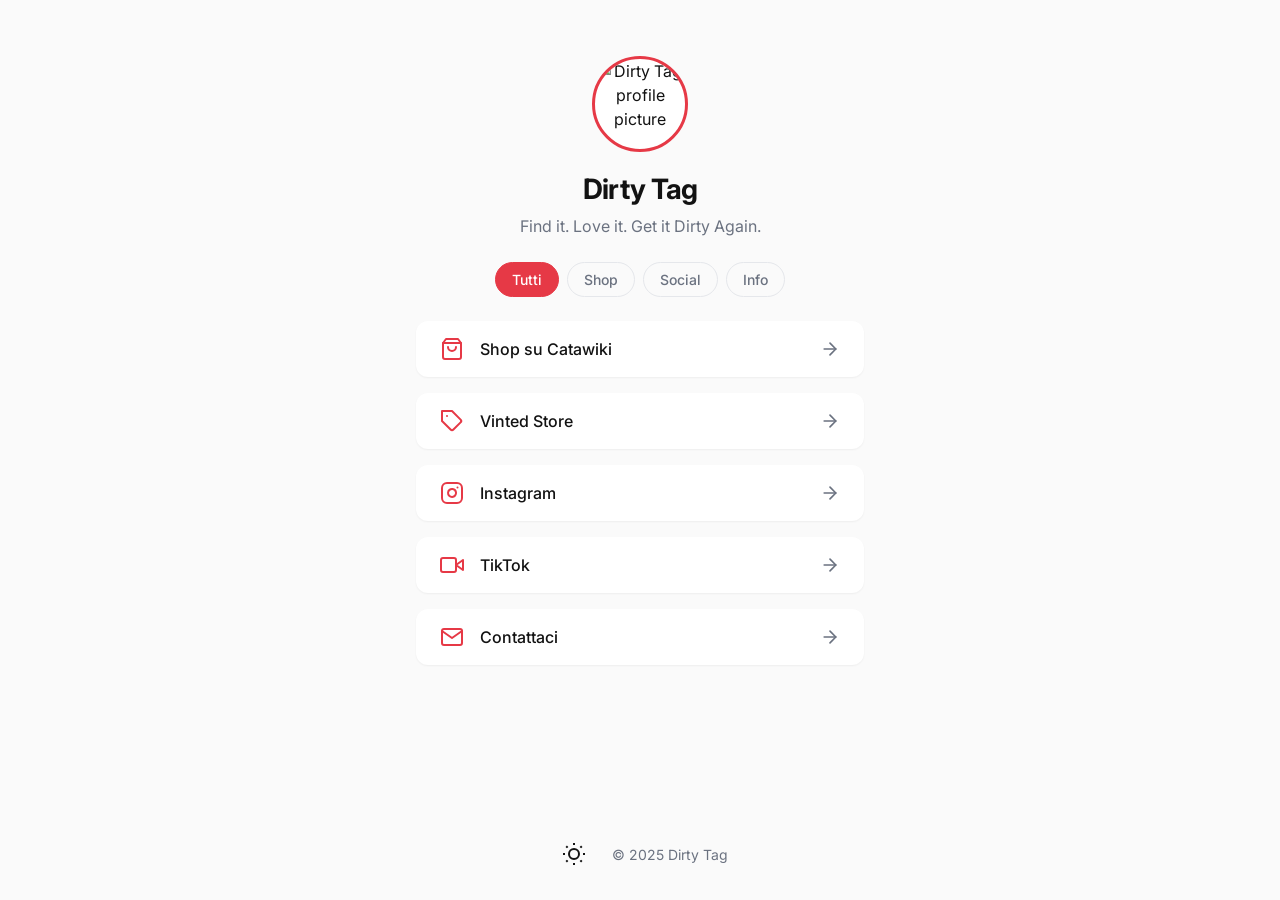
==== index.html @ 1c2d0e60 "Add files via upload" ====
<!DOCTYPE html>
<html lang="it">
<head>
  <meta charset="UTF-8">
  <meta name="viewport" content="width=device-width, initial-scale=1.0">
  <meta name="description" content="Dirty Tag - Find it. Love it. Get it Dirty Again.">
  <title>Dirty Tag | Links</title>
  <link rel="preconnect" href="https://fonts.googleapis.com">
  <link rel="preconnect" href="https://fonts.gstatic.com" crossorigin>
  <link href="https://fonts.googleapis.com/css2?family=Inter:wght@400;500;700&display=swap" rel="stylesheet">
  <link rel="stylesheet" href="styles.css">
</head>
<body>
  <div class="container">
    <!-- Loading State -->
    <div id="loading" class="loading-state" aria-live="polite">
      <div class="skeleton skeleton-avatar"></div>
      <div class="skeleton skeleton-text skeleton-title"></div>
      <div class="skeleton skeleton-text skeleton-bio"></div>
      <div class="skeleton skeleton-card"></div>
      <div class="skeleton skeleton-card"></div>
      <div class="skeleton skeleton-card"></div>
    </div>

    <!-- Main Content -->
    <main id="content" class="content hidden" role="main">
      <!-- Profile Header -->
      <header class="profile-header">
        <img 
          id="avatar" 
          class="avatar" 
          src="" 
          alt="Dirty Tag profile picture"
          loading="lazy"
        >
        <h1 id="profile-name" class="profile-name"></h1>
        <p id="profile-bio" class="profile-bio"></p>
      </header>

      <!-- Category Filter -->
      <nav id="category-filter" class="category-filter" role="navigation" aria-label="Filtra per categoria">
      </nav>

      <!-- Links Section -->
      <section id="links-container" class="links-container" aria-label="Link utili">
      </section>

      <!-- Empty State -->
      <div id="empty-state" class="empty-state hidden">
        <svg class="empty-icon" viewBox="0 0 24 24" fill="none" stroke="currentColor" stroke-width="2" aria-hidden="true">
          <path d="M10 13a5 5 0 0 0 7.54.54l3-3a5 5 0 0 0-7.07-7.07l-1.72 1.71"/>
          <path d="M14 11a5 5 0 0 0-7.54-.54l-3 3a5 5 0 0 0 7.07 7.07l1.71-1.71"/>
        </svg>
        <p>Nessun link disponibile</p>
      </div>
    </main>

    <!-- Footer -->
    <footer class="footer">
      <button 
        id="theme-toggle" 
        class="theme-toggle" 
        aria-label="Cambia tema"
        type="button"
      >
        <svg id="icon-sun" class="theme-icon" viewBox="0 0 24 24" fill="none" stroke="currentColor" stroke-width="2" aria-hidden="true">
          <circle cx="12" cy="12" r="5"/>
          <path d="M12 1v2M12 21v2M4.22 4.22l1.42 1.42M18.36 18.36l1.42 1.42M1 12h2M21 12h2M4.22 19.78l1.42-1.42M18.36 5.64l1.42-1.42"/>
        </svg>
        <svg id="icon-moon" class="theme-icon hidden" viewBox="0 0 24 24" fill="none" stroke="currentColor" stroke-width="2" aria-hidden="true">
          <path d="M21 12.79A9 9 0 1 1 11.21 3 7 7 0 0 0 21 12.79z"/>
        </svg>
      </button>
      <span class="footer-text">© 2025 Dirty Tag</span>
    </footer>

    <!-- Toast Notification -->
    <div id="toast" class="toast hidden" role="alert" aria-live="assertive">
      <span id="toast-message"></span>
    </div>
  </div>

  <script src="app.js"></script>
</body>
</html>
---- styles.css ----
/* ========================================
   DIRTY TAG LINKTREE — STYLES
   ======================================== */

/* --- CSS Custom Properties (Design Tokens) --- */
:root {
  /* Colors - Light Theme */
  --color-primary: #E63946;
  --color-bg: #FAFAFA;
  --color-surface: #FFFFFF;
  --color-text: #121212;
  --color-text-muted: #6B7280;
  --color-border: #E5E7EB;
  
  /* Typography */
  --font-family: 'Inter', system-ui, -apple-system, sans-serif;
  --font-size-xs: 0.75rem;
  --font-size-sm: 0.875rem;
  --font-size-base: 1rem;
  --font-size-lg: 1.25rem;
  --font-size-xl: 1.75rem;
  --font-weight-normal: 400;
  --font-weight-medium: 500;
  --font-weight-bold: 700;
  
  /* Spacing */
  --space-xs: 0.25rem;
  --space-sm: 0.5rem;
  --space-md: 1rem;
  --space-lg: 1.5rem;
  --space-xl: 2rem;
  --space-2xl: 3rem;
  
  /* Effects */
  --radius-sm: 0.5rem;
  --radius-md: 0.75rem;
  --radius-full: 9999px;
  --shadow-sm: 0 1px 2px rgba(0, 0, 0, 0.05);
  --shadow-md: 0 4px 12px rgba(0, 0, 0, 0.1);
  --transition: all 0.2s ease;
}

/* --- Dark Theme --- */
[data-theme="dark"] {
  --color-bg: #121212;
  --color-surface: #1E1E1E;
  --color-text: #F5F5F5;
  --color-text-muted: #9CA3AF;
  --color-border: #374151;
}

/* --- Reset & Base --- */
*,
*::before,
*::after {
  box-sizing: border-box;
  margin: 0;
  padding: 0;
}

html {
  font-size: 16px;
  -webkit-font-smoothing: antialiased;
  -moz-osx-font-smoothing: grayscale;
}

body {
  font-family: var(--font-family);
  font-size: var(--font-size-base);
  font-weight: var(--font-weight-normal);
  line-height: 1.5;
  color: var(--color-text);
  background-color: var(--color-bg);
  min-height: 100vh;
  transition: background-color 0.3s ease, color 0.3s ease;
}

/* Reduced motion */
@media (prefers-reduced-motion: reduce) {
  *,
  *::before,
  *::after {
    animation-duration: 0.01ms !important;
    animation-iteration-count: 1 !important;
    transition-duration: 0.01ms !important;
  }
}

/* --- Container --- */
.container {
  width: 100%;
  max-width: 480px;
  margin: 0 auto;
  padding: var(--space-lg) var(--space-md);
  min-height: 100vh;
  display: flex;
  flex-direction: column;
}

/* --- Loading State --- */
.loading-state {
  display: flex;
  flex-direction: column;
  align-items: center;
  gap: var(--space-md);
  padding-top: var(--space-2xl);
}

.skeleton {
  background: linear-gradient(
    90deg,
    var(--color-border) 25%,
    var(--color-surface) 50%,
    var(--color-border) 75%
  );
  background-size: 200% 100%;
  animation: shimmer 1.5s infinite;
  border-radius: var(--radius-sm);
}

.skeleton-avatar {
  width: 96px;
  height: 96px;
  border-radius: 50%;
}

.skeleton-text {
  height: 20px;
}

.skeleton-title {
  width: 120px;
}

.skeleton-bio {
  width: 200px;
}

.skeleton-card {
  width: 100%;
  height: 56px;
  border-radius: var(--radius-md);
}

@keyframes shimmer {
  0% { background-position: 200% 0; }
  100% { background-position: -200% 0; }
}

/* --- Content --- */
.content {
  flex: 1;
  display: flex;
  flex-direction: column;
  gap: var(--space-lg);
}

/* --- Profile Header --- */
.profile-header {
  display: flex;
  flex-direction: column;
  align-items: center;
  text-align: center;
  padding-top: var(--space-xl);
}

.avatar {
  width: 96px;
  height: 96px;
  border-radius: 50%;
  border: 3px solid var(--color-primary);
  object-fit: cover;
  background-color: var(--color-surface);
}

.profile-name {
  font-size: var(--font-size-xl);
  font-weight: var(--font-weight-bold);
  margin-top: var(--space-md);
  letter-spacing: -0.02em;
}

.profile-bio {
  font-size: var(--font-size-base);
  color: var(--color-text-muted);
  max-width: 280px;
  margin-top: var(--space-xs);
}

/* --- Category Filter --- */
.category-filter {
  display: flex;
  flex-wrap: wrap;
  justify-content: center;
  gap: var(--space-sm);
}

.category-chip {
  padding: var(--space-sm) var(--space-md);
  border: 1px solid var(--color-border);
  border-radius: var(--radius-full);
  background: transparent;
  color: var(--color-text-muted);
  font-size: var(--font-size-sm);
  font-weight: var(--font-weight-medium);
  font-family: inherit;
  cursor: pointer;
  transition: var(--transition);
}

.category-chip:hover {
  border-color: var(--color-primary);
  color: var(--color-primary);
}

.category-chip:focus-visible {
  outline: 2px solid var(--color-primary);
  outline-offset: 2px;
}

.category-chip.active,
.category-chip[aria-pressed="true"] {
  background-color: var(--color-primary);
  border-color: var(--color-primary);
  color: #FFFFFF;
}

/* --- Links Container --- */
.links-container {
  display: flex;
  flex-direction: column;
  gap: var(--space-md);
}

/* --- Link Card --- */
.link-card {
  display: flex;
  align-items: center;
  gap: var(--space-md);
  padding: var(--space-md) var(--space-lg);
  background-color: var(--color-surface);
  border-radius: var(--radius-md);
  box-shadow: var(--shadow-sm);
  text-decoration: none;
  color: var(--color-text);
  min-height: 56px;
  position: relative;
  transition: var(--transition);
}

.link-card:hover {
  transform: translateY(-2px);
  box-shadow: var(--shadow-md);
}

.link-card:focus-visible {
  outline: 2px solid var(--color-primary);
  outline-offset: 2px;
}

.link-card:active {
  transform: scale(0.98);
}

.link-card-icon {
  width: 24px;
  height: 24px;
  flex-shrink: 0;
  color: var(--color-primary);
}

.link-card-label {
  flex: 1;
  font-weight: var(--font-weight-medium);
  font-size: var(--font-size-base);
}

.link-card-arrow {
  width: 20px;
  height: 20px;
  color: var(--color-text-muted);
  flex-shrink: 0;
}

.link-card-badge {
  position: absolute;
  top: -6px;
  right: -6px;
  background-color: var(--color-primary);
  color: #FFFFFF;
  font-size: var(--font-size-xs);
  font-weight: var(--font-weight-bold);
  padding: 2px 8px;
  border-radius: var(--radius-full);
  min-width: 20px;
  text-align: center;
}

/* --- Empty State --- */
.empty-state {
  display: flex;
  flex-direction: column;
  align-items: center;
  gap: var(--space-md);
  padding: var(--space-2xl) var(--space-md);
  color: var(--color-text-muted);
}

.empty-icon {
  width: 48px;
  height: 48px;
  opacity: 0.5;
}

/* --- Footer --- */
.footer {
  display: flex;
  align-items: center;
  justify-content: center;
  gap: var(--space-md);
  padding-top: var(--space-xl);
  margin-top: auto;
}

.theme-toggle {
  width: 44px;
  height: 44px;
  display: flex;
  align-items: center;
  justify-content: center;
  background: transparent;
  border: none;
  border-radius: var(--radius-full);
  cursor: pointer;
  color: var(--color-text);
  transition: var(--transition);
}

.theme-toggle:hover {
  background-color: var(--color-border);
}

.theme-toggle:focus-visible {
  outline: 2px solid var(--color-primary);
  outline-offset: 2px;
}

.theme-icon {
  width: 24px;
  height: 24px;
}

.footer-text {
  font-size: var(--font-size-sm);
  color: var(--color-text-muted);
}

/* --- Toast --- */
.toast {
  position: fixed;
  bottom: var(--space-lg);
  left: 50%;
  transform: translateX(-50%);
  background-color: #DC2626;
  color: #FFFFFF;
  padding: var(--space-sm) var(--space-lg);
  border-radius: var(--radius-md);
  font-size: var(--font-size-sm);
  font-weight: var(--font-weight-medium);
  box-shadow: var(--shadow-md);
  z-index: 1000;
  opacity: 0;
  transition: opacity 0.3s ease;
}

.toast.visible {
  opacity: 1;
}

/* --- Utility --- */
.hidden {
  display: none !important;
}

/* --- Responsive --- */
@media (max-width: 480px) {
  .container {
    padding: var(--space-md);
  }
  
  .avatar {
    width: 80px;
    height: 80px;
  }
  
  .profile-name {
    font-size: var(--font-size-lg);
  }
  
  .skeleton-avatar {
    width: 80px;
    height: 80px;
  }
}

@media (min-width: 768px) {
  .link-card:hover {
    transform: translateY(-3px);
  }
}
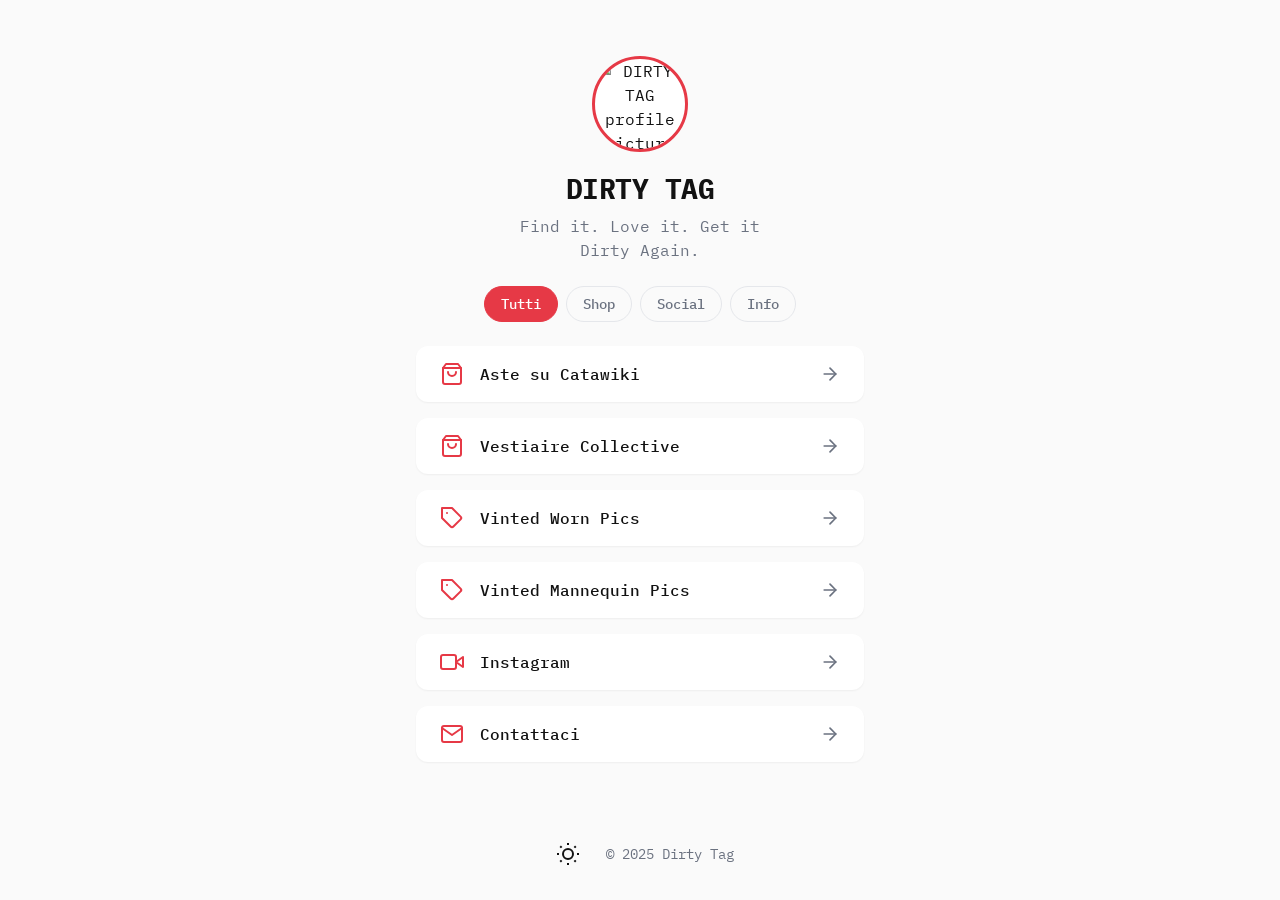
==== commit f274728a: "Styling: usa IBM Plex Mono come font principale" ====
--- a/index.html
+++ b/index.html
@@ -7,7 +7,7 @@
   <title>Dirty Tag | Links</title>
   <link rel="preconnect" href="https://fonts.googleapis.com">
   <link rel="preconnect" href="https://fonts.gstatic.com" crossorigin>
-  <link href="https://fonts.googleapis.com/css2?family=Inter:wght@400;500;700&display=swap" rel="stylesheet">
+  <link href="https://fonts.googleapis.com/css2?family=IBM+Plex+Mono:wght@300;400;500;700&display=swap" rel="stylesheet">
   <link rel="stylesheet" href="styles.css">
 </head>
 <body>
--- a/styles.css
+++ b/styles.css
@@ -13,7 +13,7 @@
   --color-border: #E5E7EB;
   
   /* Typography */
-  --font-family: 'Inter', system-ui, -apple-system, sans-serif;
+  --font-family: 'IBM Plex Mono', ui-monospace, SFMono-Regular, Menlo, Monaco, monospace;
   --font-size-xs: 0.75rem;
   --font-size-sm: 0.875rem;
   --font-size-base: 1rem;
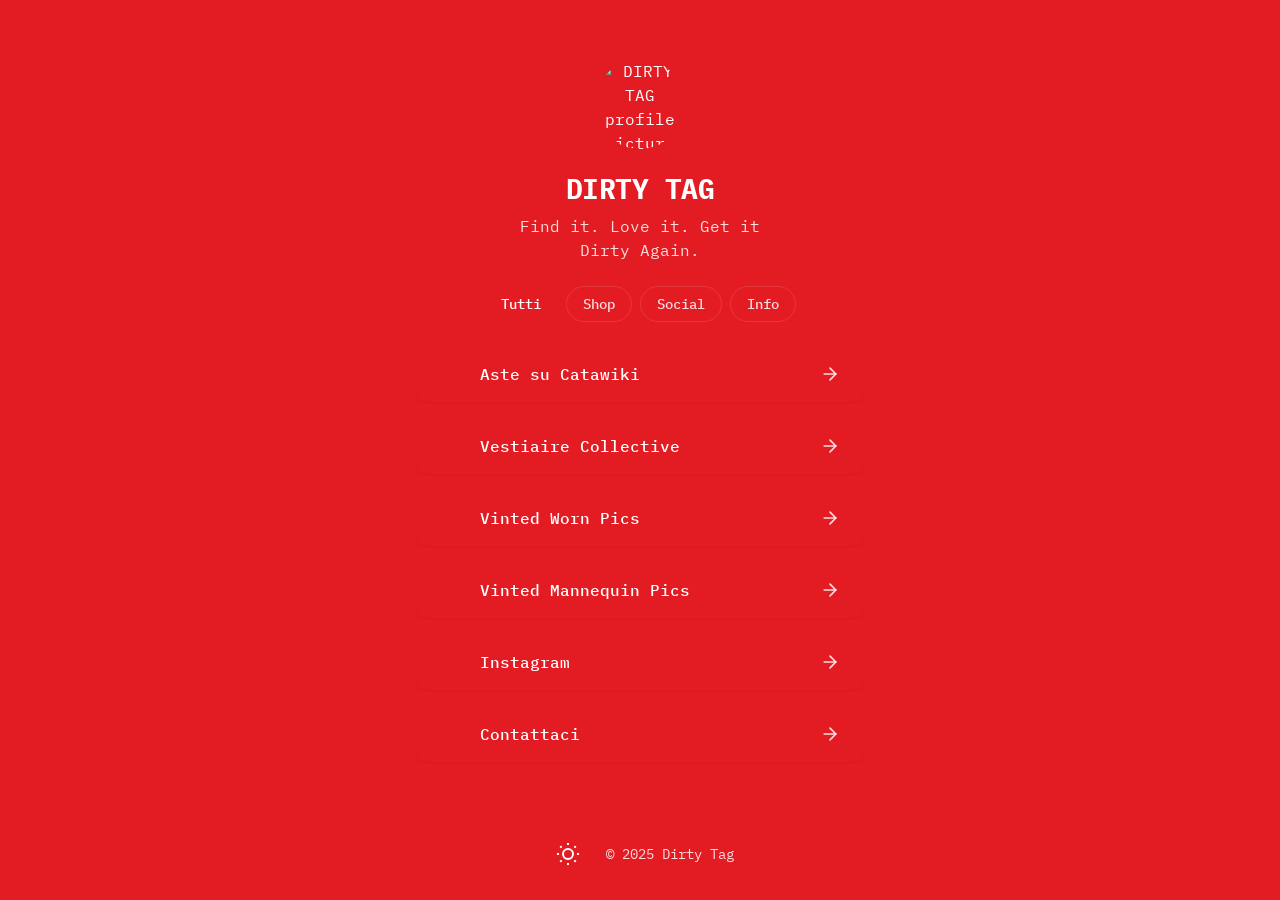
==== commit d12e018f: "Theme: palette from photo + brand preview (sfondo rosso)" ====
--- a/index.html
+++ b/index.html
@@ -10,7 +10,7 @@
   <link href="https://fonts.googleapis.com/css2?family=IBM+Plex+Mono:wght@300;400;500;700&display=swap" rel="stylesheet">
   <link rel="stylesheet" href="styles.css">
 </head>
-<body>
+<body class="brand">
   <div class="container">
     <!-- Loading State -->
     <div id="loading" class="loading-state" aria-live="polite">
--- a/styles.css
+++ b/styles.css
@@ -5,12 +5,20 @@
 /* --- CSS Custom Properties (Design Tokens) --- */
 :root {
   /* Colors - Light Theme */
-  --color-primary: #E63946;
-  --color-bg: #FAFAFA;
-  --color-surface: #FFFFFF;
-  --color-text: #121212;
-  --color-text-muted: #6B7280;
-  --color-border: #E5E7EB;
+  /* Palette extracted from photo */
+  --dt-red: #E31B23;
+  --dt-red-dark: #B51516;
+  --dt-red-light: #FF5B5B;
+  --dt-white: #FFFFFF;
+  --dt-ink: #1A1A1A;
+  --dt-muted: #F6F6F6;
+
+  --color-primary: var(--dt-red);
+  --color-bg: var(--dt-white);
+  --color-surface: var(--dt-white);
+  --color-text: var(--dt-ink);
+  --color-text-muted: #9CA3AF;
+  --color-border: var(--dt-muted);
   
   /* Typography */
   --font-family: 'IBM Plex Mono', ui-monospace, SFMono-Regular, Menlo, Monaco, monospace;
@@ -48,6 +56,16 @@
   --color-text-muted: #9CA3AF;
   --color-border: #374151;
 }
+
+/* --- Brand Theme (from photo) --- */
+body.brand {
+  /* Override core color tokens with the extracted palette so the rest of the stylesheet adapts */
+  --color-bg: var(--dt-red);
+  --color-surface: var(--dt-red);
+  --color-text: var(--dt-white);
+  --color-text-muted: rgba(255,255,255,0.85);
+  --color-border: rgba(255,255,255,0.12);
+} 
 
 /* --- Reset & Base --- */
 *,
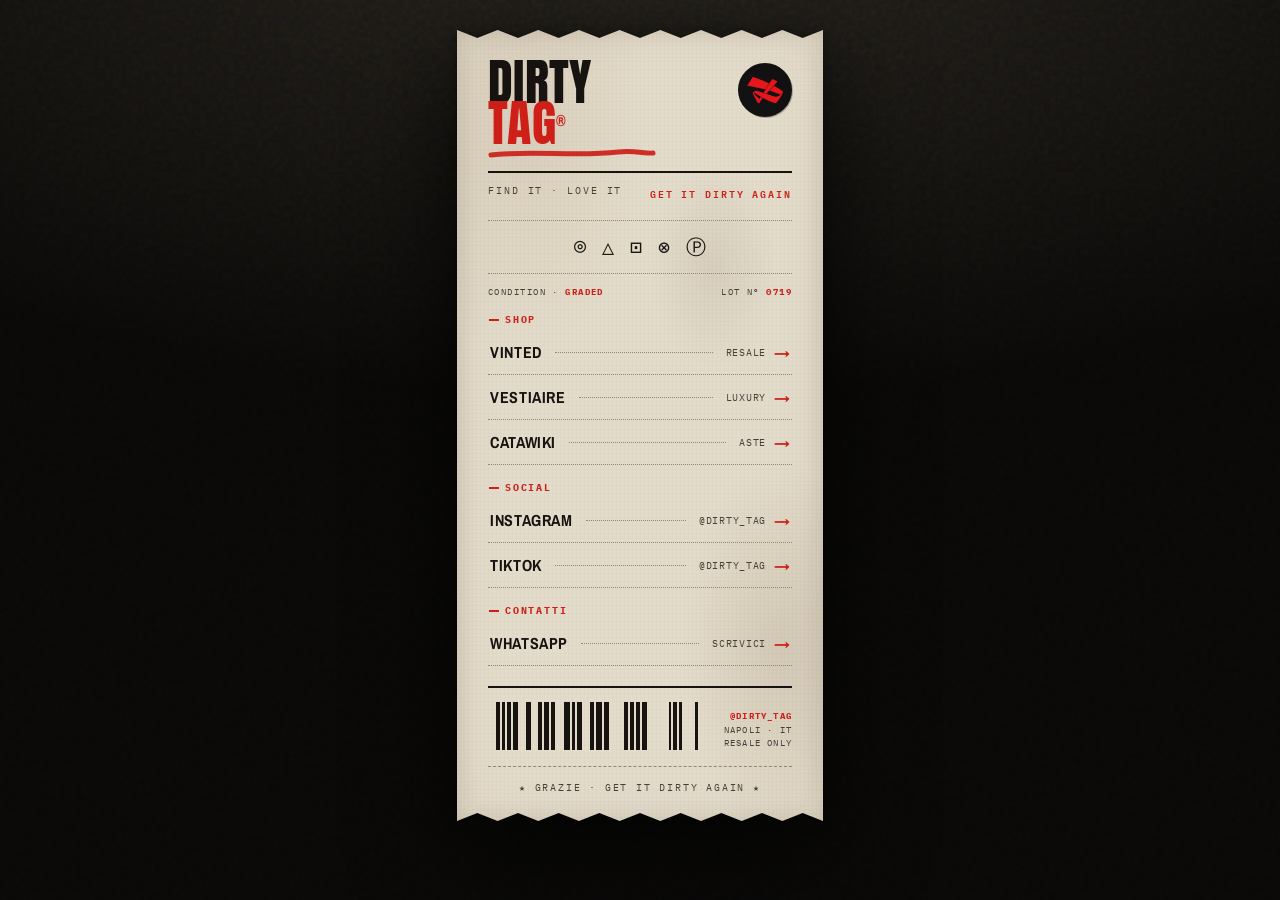
==== commit 609d1a41: "redesign: linktree scontrino DirtyTag index.html self-contained (CSS+JS inline). Rimossi app.js/styl" ====
--- a/index.html
+++ b/index.html
@@ -1,85 +1,200 @@
 <!DOCTYPE html>
 <html lang="it">
 <head>
-  <meta charset="UTF-8">
-  <meta name="viewport" content="width=device-width, initial-scale=1.0">
-  <meta name="description" content="Dirty Tag - Find it. Love it. Get it Dirty Again.">
-  <title>Dirty Tag | Links</title>
-  <link rel="preconnect" href="https://fonts.googleapis.com">
-  <link rel="preconnect" href="https://fonts.gstatic.com" crossorigin>
-  <link href="https://fonts.googleapis.com/css2?family=IBM+Plex+Mono:wght@300;400;500;700&display=swap" rel="stylesheet">
-  <link rel="stylesheet" href="styles.css">
+<meta charset="UTF-8">
+<meta name="viewport" content="width=device-width, initial-scale=1.0">
+<meta name="description" content="Dirty Tag — Find it. Love it. Get it Dirty Again. Resale vintage.">
+<title>Dirty Tag | Links</title>
+<link rel="preconnect" href="https://fonts.googleapis.com">
+<link rel="preconnect" href="https://fonts.gstatic.com" crossorigin>
+<link href="https://fonts.googleapis.com/css2?family=Anton&family=Archivo+Narrow:wght@400;500;600;700&family=IBM+Plex+Mono:wght@400;500;600;700&display=swap" rel="stylesheet">
+<style>
+  :root{
+    --paper:#E4DCCB;
+    --paper-dark:#D8CFBA;
+    --paper-edge:#CdC2AA;
+    --ink:#161310;
+    --ink-soft:#46413A;
+    --red:#CE2018;
+    --red-deep:#A4160F;
+    --stitch:#94896F;
+    --mono:'IBM Plex Mono',monospace;
+    --cond:'Archivo Narrow',sans-serif;
+    --ease:cubic-bezier(.22,.61,.36,1);
+  }
+  *{box-sizing:border-box;margin:0;padding:0;}
+  html{-webkit-text-size-adjust:100%;}
+  body{
+    min-height:100svh;background:#0b0a09;color:var(--ink);
+    font-family:var(--mono);-webkit-font-smoothing:antialiased;
+    display:flex;align-items:flex-start;justify-content:center;
+    padding:30px 14px 44px;overflow-x:hidden;
+  }
+  body::before{content:'';position:fixed;inset:0;z-index:0;
+    background:radial-gradient(120% 70% at 50% -5%,#221f1a,#090807 70%);}
+  body::after{content:'';position:fixed;inset:0;z-index:0;pointer-events:none;opacity:.6;
+    mix-blend-mode:overlay;
+    background-image:url("data:image/svg+xml,%3Csvg viewBox='0 0 200 200' xmlns='http://www.w3.org/2000/svg'%3E%3Cfilter id='n'%3E%3CfeTurbulence type='fractalNoise' baseFrequency='0.8' numOctaves='3'/%3E%3C/filter%3E%3Crect width='100%25' height='100%25' filter='url(%23n)'/%3E%3C/svg%3E");}
+
+  .hang{position:relative;z-index:1;width:100%;max-width:366px;
+    filter:drop-shadow(0 30px 50px rgba(0,0,0,.6)) drop-shadow(0 2px 6px rgba(0,0,0,.4));}
+
+  .tag{
+    position:relative;background:var(--paper);
+    background-image:
+      radial-gradient(60% 50% at 18% 12%,rgba(120,80,40,.10),transparent 60%),
+      radial-gradient(45% 40% at 88% 78%,rgba(90,60,30,.12),transparent 60%),
+      radial-gradient(30% 22% at 70% 30%,rgba(60,40,20,.08),transparent 60%),
+      repeating-linear-gradient(0deg,transparent 0 3px,rgba(0,0,0,.014) 3px 4px),
+      repeating-linear-gradient(90deg,transparent 0 3px,rgba(0,0,0,.014) 3px 4px);
+    padding:9px;
+    clip-path:polygon(
+      0% 0,5.56% 8px,11.11% 0,16.67% 8px,22.22% 0,27.78% 8px,33.33% 0,38.89% 8px,44.44% 0,
+      50% 8px,55.56% 0,61.11% 8px,66.67% 0,72.22% 8px,77.78% 0,83.33% 8px,88.89% 0,94.44% 8px,100% 0,
+      100% 100%,94.44% calc(100% - 8px),88.89% 100%,83.33% calc(100% - 8px),77.78% 100%,72.22% calc(100% - 8px),
+      66.67% 100%,61.11% calc(100% - 8px),55.56% 100%,50% calc(100% - 8px),44.44% 100%,38.89% calc(100% - 8px),
+      33.33% 100%,27.78% calc(100% - 8px),22.22% 100%,16.67% calc(100% - 8px),11.11% 100%,5.56% calc(100% - 8px),0% 100%);
+    animation:drop .7s var(--ease) both;
+  }
+  @keyframes drop{from{opacity:0;transform:translateY(-18px)}to{opacity:1;transform:none}}
+  /* worn edges */
+  .tag::after{content:'';position:absolute;inset:0;pointer-events:none;
+    box-shadow:inset 0 0 22px rgba(60,40,20,.14),inset 0 0 60px rgba(60,40,20,.06);}
+
+  .inner{padding:22px 22px 18px;position:relative;}
+
+  .brandline{display:flex;align-items:flex-start;justify-content:space-between;
+    border-bottom:2.5px solid var(--ink);padding-bottom:12px;}
+  .brandwrap{position:relative;}
+  .brand{font-family:'Anton',var(--cond);font-weight:400;font-size:50px;line-height:.82;
+    letter-spacing:.005em;text-transform:uppercase;}
+  .brand .t{color:var(--red);}
+  .brand sup{font-size:16px;color:var(--red);font-family:var(--cond);font-weight:700;top:-1.4em;}
+  /* red marker underline */
+  .marker{display:block;width:168px;height:11px;margin-top:5px;}
+  .marker path{fill:none;stroke:var(--red);stroke-width:5;stroke-linecap:round;opacity:.92;}
+  /* logo seal */
+  .seal{width:54px;height:54px;border-radius:50%;background:#0E0C0B;overflow:hidden;
+    display:flex;align-items:center;justify-content:center;flex-shrink:0;margin-top:2px;
+    border:2px solid var(--ink);box-shadow:1px 1px 0 rgba(0,0,0,.25);}
+  .seal img{width:48px;height:48px;object-fit:contain;transform:scale(1.42);}
+  .tagline{font-size:9.5px;letter-spacing:.2em;text-transform:uppercase;margin-top:11px;
+    display:flex;justify-content:space-between;gap:10px;}
+  .tagline .a{color:var(--ink-soft);}
+  .tagline .b{color:var(--red);font-weight:600;}
+
+  .care{display:flex;gap:16px;justify-content:center;font-size:20px;margin:18px 0;
+    border-top:1px dotted var(--stitch);border-bottom:1px dotted var(--stitch);padding:12px 0;color:var(--ink);}
+  .care span{transition:color .15s,transform .15s;}
+  .care span:hover{color:var(--red);transform:scale(1.18) rotate(-4deg);}
+
+  .grade{display:flex;align-items:center;justify-content:space-between;
+    font-size:9px;letter-spacing:.16em;text-transform:uppercase;color:var(--ink-soft);
+    margin:-6px 0 4px;}
+  .grade b{color:var(--red);font-weight:700;}
+
+  .section-tag{font-size:10px;letter-spacing:.18em;text-transform:uppercase;color:var(--red);
+    font-weight:700;margin:16px 0 4px 1px;display:flex;align-items:center;gap:6px;}
+  .section-tag::before{content:'';width:10px;height:2px;background:var(--red);}
+
+  .rows{list-style:none;}
+  .rows a{display:flex;align-items:center;gap:8px;text-decoration:none;color:var(--ink);
+    padding:11px 2px;border-bottom:1px dotted var(--stitch);position:relative;
+    transition:background .15s,padding-left .15s;
+    opacity:0;transform:translateY(6px);animation:rowin .5s var(--ease) forwards;}
+  @keyframes rowin{to{opacity:1;transform:none}}
+  .rows a::before{content:'';position:absolute;left:0;top:0;bottom:0;width:0;background:var(--red);
+    transition:width .16s var(--ease);}
+  .rows a:hover,.rows a:focus-visible{background:var(--paper-dark);padding-left:12px;outline:none;}
+  .rows a:hover::before,.rows a:focus-visible::before{width:3px;}
+  .rows a:hover .arrow,.rows a:focus-visible .arrow{color:var(--red);transform:translateX(3px);}
+  .name{font-family:var(--cond);font-weight:700;text-transform:uppercase;letter-spacing:.04em;font-size:16px;}
+  .leader{flex:1;border-bottom:1.5px dotted var(--stitch);height:1px;margin:0 5px;min-width:14px;}
+  .meta{font-size:10px;color:var(--ink-soft);letter-spacing:.07em;text-transform:uppercase;white-space:nowrap;}
+  .arrow{color:var(--red);transition:.15s;font-family:var(--cond);font-weight:700;font-size:16px;}
+
+  .footer{margin-top:20px;display:flex;align-items:flex-end;justify-content:space-between;gap:12px;
+    border-top:2.5px solid var(--ink);padding-top:14px;}
+  .barcode{height:48px;flex:1;display:flex;gap:2px;align-items:stretch;max-width:210px;}
+  .barcode i{background:var(--ink);display:block;}
+  .made{font-size:8.5px;letter-spacing:.14em;text-transform:uppercase;text-align:right;
+    color:var(--ink-soft);line-height:1.6;}
+  .made b{color:var(--red);}
+
+  .thanks{margin-top:16px;padding-top:14px;border-top:1px dashed var(--stitch);
+    text-align:center;font-size:10px;letter-spacing:.18em;text-transform:uppercase;
+    color:var(--ink-soft);}
+
+  @media (prefers-reduced-motion:reduce){
+    *{animation:none!important;}
+    .rows a{opacity:1;transform:none;}
+    .tag{transform:rotate(-1.4deg);}
+  }
+  @media (max-width:380px){
+    .inner{padding:32px 17px 20px;}
+    .brand{font-size:34px;}
+    .marker{width:128px;}
+  }
+</style>
 </head>
-<body class="brand">
-  <div class="container">
-    <!-- Loading State -->
-    <div id="loading" class="loading-state" aria-live="polite">
-      <div class="skeleton skeleton-avatar"></div>
-      <div class="skeleton skeleton-text skeleton-title"></div>
-      <div class="skeleton skeleton-text skeleton-bio"></div>
-      <div class="skeleton skeleton-card"></div>
-      <div class="skeleton skeleton-card"></div>
-      <div class="skeleton skeleton-card"></div>
+<body>
+  <main class="hang">
+    <div class="tag">
+      <div class="inner">
+        <div class="brandline">
+          <div class="brandwrap">
+            <h1 class="brand">Dirty<br><span class="t">Tag</span><sup>®</sup></h1>
+            <svg class="marker" viewBox="0 0 168 11" preserveAspectRatio="none" aria-hidden="true">
+              <path d="M3 7 C 44 2, 88 9, 130 4 C 146 2, 158 6, 165 5"/>
+            </svg>
+          </div>
+          <span class="seal"><img src="images/logo.png" alt="Dirty Tag"></span>
+        </div>
+        <p class="tagline"><span class="a">Find it · Love it</span><span class="b">Get it Dirty Again</span></p>
+
+        <div class="care" aria-hidden="true">
+          <span title="Authentic">⌾</span>
+          <span title="No fakes">△</span>
+          <span title="Pressed">⊡</span>
+          <span title="Curated">⊗</span>
+          <span title="Premium">Ⓟ</span>
+        </div>
+
+        <div class="grade">
+          <span>Condition · <b>Graded</b></span>
+          <span>Lot N° <b>0719</b></span>
+        </div>
+
+        <p class="section-tag">Shop</p>
+        <ul class="rows">
+          <li><a href="https://www.vinted.it/member/212733559" target="_blank" rel="noopener" style="animation-delay:.05s"><span class="name">Vinted</span><span class="leader"></span><span class="meta">resale</span><span class="arrow">→</span></a></li>
+          <li><a href="https://www.vestiairecollective.com/profile/14768643" target="_blank" rel="noopener" style="animation-delay:.1s"><span class="name">Vestiaire</span><span class="leader"></span><span class="meta">luxury</span><span class="arrow">→</span></a></li>
+          <li><a href="https://www.catawiki.com/it/u/25629511-dirty-tag" target="_blank" rel="noopener" style="animation-delay:.15s"><span class="name">Catawiki</span><span class="leader"></span><span class="meta">aste</span><span class="arrow">→</span></a></li>
+        </ul>
+
+        <p class="section-tag">Social</p>
+        <ul class="rows">
+          <li><a href="https://www.instagram.com/dirty_tag/" target="_blank" rel="noopener" style="animation-delay:.2s"><span class="name">Instagram</span><span class="leader"></span><span class="meta">@dirty_tag</span><span class="arrow">→</span></a></li>
+          <li><a href="https://www.tiktok.com/@dirty_tag" target="_blank" rel="noopener" style="animation-delay:.25s"><span class="name">TikTok</span><span class="leader"></span><span class="meta">@dirty_tag</span><span class="arrow">→</span></a></li>
+        </ul>
+
+        <p class="section-tag">Contatti</p>
+        <ul class="rows">
+          <li><a href="https://wa.me/393345378484" target="_blank" rel="noopener" style="animation-delay:.3s"><span class="name">WhatsApp</span><span class="leader"></span><span class="meta">scrivici</span><span class="arrow">→</span></a></li>
+        </ul>
+
+        <div class="footer">
+          <div class="barcode" id="bc" aria-hidden="true"></div>
+          <p class="made"><b>@dirty_tag</b><br>Napoli · IT<br>Resale only</p>
+        </div>
+        <p class="thanks">★ Grazie · Get it Dirty Again ★</p>
+      </div>
     </div>
-
-    <!-- Main Content -->
-    <main id="content" class="content hidden" role="main">
-      <!-- Profile Header -->
-      <header class="profile-header">
-        <img 
-          id="avatar" 
-          class="avatar" 
-          src="" 
-          alt="Dirty Tag profile picture"
-          loading="lazy"
-        >
-        <h1 id="profile-name" class="profile-name"></h1>
-        <p id="profile-bio" class="profile-bio"></p>
-      </header>
-
-      <!-- Category Filter -->
-      <nav id="category-filter" class="category-filter" role="navigation" aria-label="Filtra per categoria">
-      </nav>
-
-      <!-- Links Section -->
-      <section id="links-container" class="links-container" aria-label="Link utili">
-      </section>
-
-      <!-- Empty State -->
-      <div id="empty-state" class="empty-state hidden">
-        <svg class="empty-icon" viewBox="0 0 24 24" fill="none" stroke="currentColor" stroke-width="2" aria-hidden="true">
-          <path d="M10 13a5 5 0 0 0 7.54.54l3-3a5 5 0 0 0-7.07-7.07l-1.72 1.71"/>
-          <path d="M14 11a5 5 0 0 0-7.54-.54l-3 3a5 5 0 0 0 7.07 7.07l1.71-1.71"/>
-        </svg>
-        <p>Nessun link disponibile</p>
-      </div>
-    </main>
-
-    <!-- Footer -->
-    <footer class="footer">
-      <button 
-        id="theme-toggle" 
-        class="theme-toggle" 
-        aria-label="Cambia tema"
-        type="button"
-      >
-        <svg id="icon-sun" class="theme-icon" viewBox="0 0 24 24" fill="none" stroke="currentColor" stroke-width="2" aria-hidden="true">
-          <circle cx="12" cy="12" r="5"/>
-          <path d="M12 1v2M12 21v2M4.22 4.22l1.42 1.42M18.36 18.36l1.42 1.42M1 12h2M21 12h2M4.22 19.78l1.42-1.42M18.36 5.64l1.42-1.42"/>
-        </svg>
-        <svg id="icon-moon" class="theme-icon hidden" viewBox="0 0 24 24" fill="none" stroke="currentColor" stroke-width="2" aria-hidden="true">
-          <path d="M21 12.79A9 9 0 1 1 11.21 3 7 7 0 0 0 21 12.79z"/>
-        </svg>
-      </button>
-      <span class="footer-text">© 2025 Dirty Tag</span>
-    </footer>
-
-    <!-- Toast Notification -->
-    <div id="toast" class="toast hidden" role="alert" aria-live="assertive">
-      <span id="toast-message"></span>
-    </div>
-  </div>
-
-  <script src="app.js"></script>
+  </main>
+  <script>
+    const bc=document.getElementById('bc');let h='';
+    for(let i=0;i<34;i++){const w=(Math.random()*4+2.5).toFixed(1);h+=`<i style="width:${w}px;${Math.random()>.62?'opacity:0':''}"></i>`}
+    bc.innerHTML=h;
+  </script>
 </body>
 </html>
